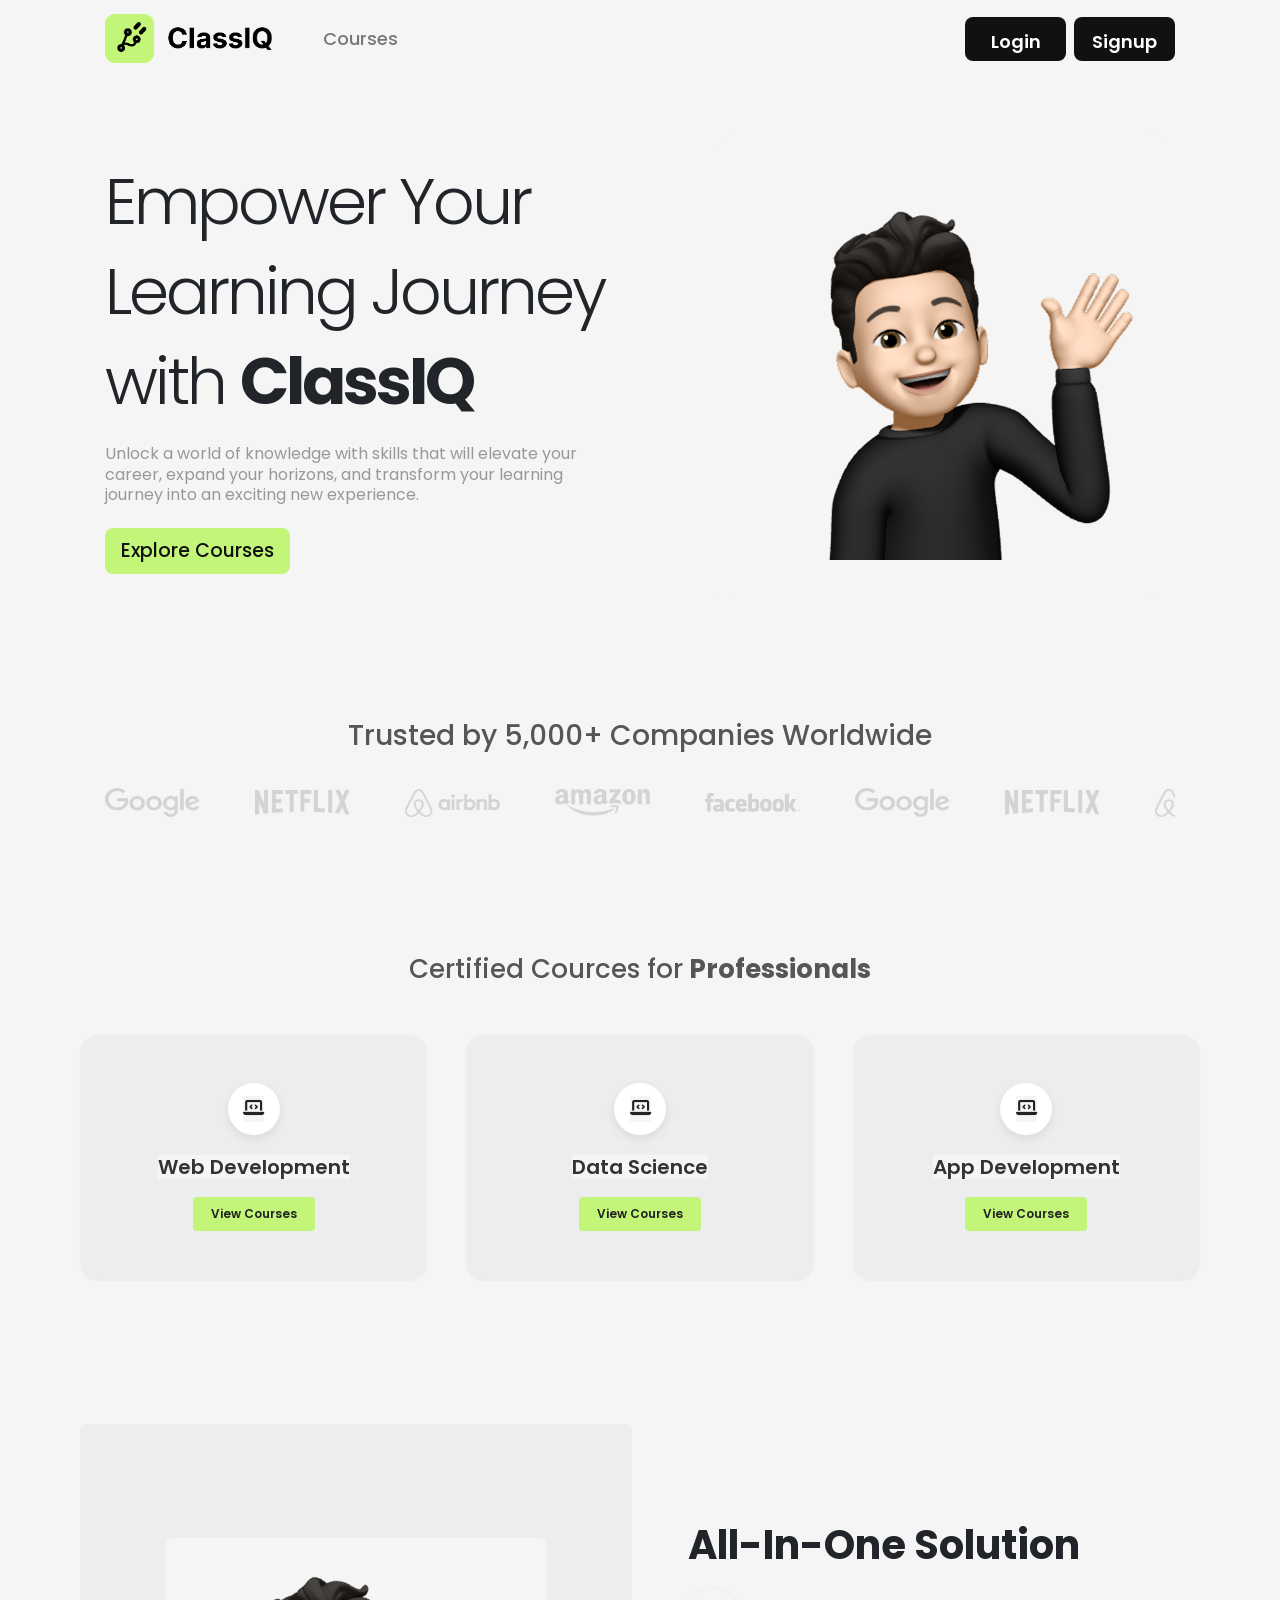
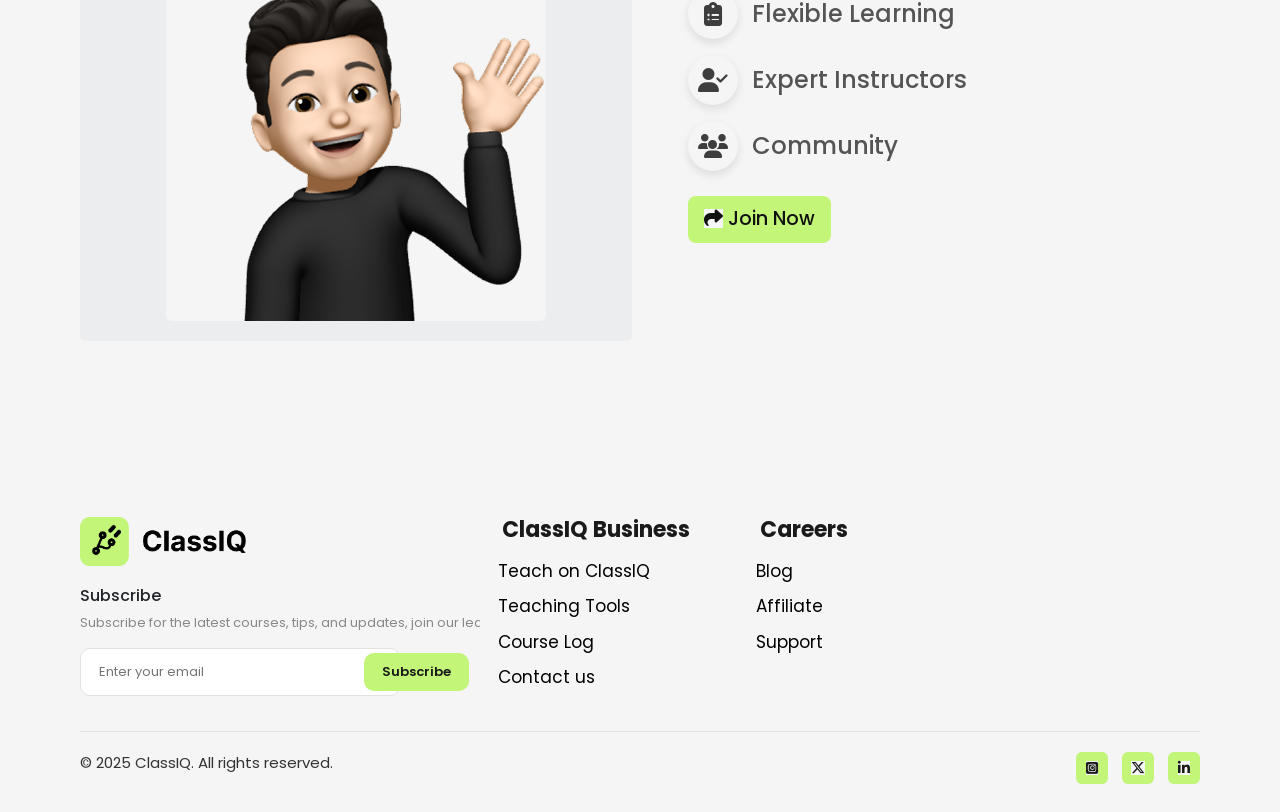
==== Index.html @ 0b236a8b "first commit" ====
<!DOCTYPE html>
<html lang="en">

<head>
  <meta charset="UTF-8">
  <meta name="viewport" content="width=device-width, initial-scale=1.0">
  <title>ClassIQ</title>
  <link rel="stylesheet" href="style.css">
  <link href="https://cdn.jsdelivr.net/npm/bootstrap@5.0.2/dist/css/bootstrap.min.css" rel="stylesheet"
    integrity="sha384-EVSTQN3/azprG1Anm3QDgpJLIm9Nao0Yz1ztcQTwFspd3yD65VohhpuuCOmLASjC" crossorigin="anonymous">
  <link rel="preconnect" href="https://fonts.googleapis.com">
  <link rel="preconnect" href="https://fonts.gstatic.com" crossorigin>
  <link
    href="https://fonts.googleapis.com/css2?family=Poppins:ital,wght@0,100;0,200;0,300;0,400;0,500;0,600;0,700;0,800;0,900;1,100;1,200;1,300;1,400;1,500;1,600;1,700;1,800;1,900&display=swap"
    rel="stylesheet">
  <link rel="stylesheet" href="https://cdnjs.cloudflare.com/ajax/libs/font-awesome/6.7.2/css/all.min.css" />
</head>

<body>

  <!---header-->
  <div class="container-fluid">
    <header class="header">
    <div class="header-inner">
      <div class="brand">
        <img class="brand-logo" src="images/logo.png"  id="brandLogo" alt="ClassIQ Logo">
        <span id="course" class="dashboard-link">Courses</span>
      </div>
      <div class="header-buttons">
       <button class="login-btn" id="loginButton">Login</button>
  <button class="signup-btn" id="signupButton">Signup</button>
      </div>
    </div>
  </header>

  <!---Section-->
  <section class="hero">
    <div class="hero-content">
      <div class="hero-text">
        <h1>
          Empower Your<br>
          Learning Journey<br>
          with <strong>ClassIQ</strong>
        </h1>
        <p>
          Unlock a world of knowledge with skills that will elevate
          your career, expand your horizons, and transform your
          learning journey into an exciting new experience.
        </p>

        <button  class="primary-btn" id="course">
          Explore Courses
        </button>
      </div>
      <div class="hero-image">
        <img src="images/img1.png" alt="ClassIQ Student">
      </div>
    </div>
  </section>

  <!---Section2-->
 <section class="trusted">
  <p>Trusted by 5,000+ Companies Worldwide</p>
  <div class="logo-marquee">
    <div class="company-logos">
      <img src="images/google.png" alt="Google">
      <img src="images/netflix.png" alt="Netflix">
      <img src="images/airbnb.png" alt="Airbnb">
      <img src="images/amazon.png" alt="Amazon">
      <img src="images/facebook.png" alt="Facebook">
      <!-- duplicate the same logos again for seamless loop -->
      <img src="images/google.png" alt="Google">
      <img src="images/netflix.png" alt="Netflix">
      <img src="images/airbnb.png" alt="Airbnb">
      <img src="images/amazon.png" alt="Amazon">
      <img src="images/facebook.png" alt="Facebook">
    </div>
  </div>
</section>

  <!---Section3-->
  <section class="prof">
    <p>Certified Cources for<strong> Professionals</strong> </p>
    <div class="prof-features">
      <div class="course-card">
        <div class="course-icon">
          <span><i class="fa-solid fa-laptop-code"></i></span>
        </div>
        <h3>Web Development</h3>
        <button>View Courses</button>
      </div>

      <div class="course-card">
        <div class="course-icon">
          <span><i class="fa-solid fa-laptop-code"></i></span>
        </div>
        <h3>Data Science</h3>
        <button>View Courses</button>
      </div>

      <div class="course-card">
        <div class="course-icon">
          <span><i class="fa-solid fa-laptop-code"></i></span>
        </div>
        <h3>App Development</h3>
        <button class="view-btn">View Courses</button>
      </div>
    </div>
  </section>

  <!----section4 -->

   <section class="solution">
    <div class="solution-image">
      <img src="images/img1.png" alt="ClassIQ Student">
    </div>
    <div class="solution-text">
      <h1>All-In-One Solution</h1>
      <ul class="solution-points">
        <li><i class="fa-solid fa-clipboard-list"></i> Flexible Learning</li>
        <li><i class="fa-solid fa-user-check"></i> Expert Instructors</li>
        <li><i class="fa-solid fa-users"></i> Community</li>
      </ul>
      <button href="#" target="_blank" class="primary-btn" id="exploreBtn">
        <i  class="fa-solid fa-share"></i> Join Now
      </button>
    </div>
  </section>

  <!---------Footer--------->
  <footer class="site-footer">
    <div class="footer-top">
      <div class="footer-brand">
       <img class="brand-logo" src="images/logo.png" alt="ClassIQ Logo">
       <h6 class="footer-logo-text">Subscribe </h6> 
        <p>Subscribe for the latest courses, tips, and updates, join our learning community today!</p>
        <form class="subscribe-form">
          <input type="email" placeholder="Enter your email">
          <button href="#" target="_blank" type="submit">Subscribe</button>
        </form>
      </div>
 
      <div class="footer-links">
        <div class="footer-col">
          <h4>ClassIQ Business</h4>
          <ul>
            <li><a href="#">Teach on ClassIQ</a></li>
            <li><a href="#">Teaching Tools</a></li>
            <li><a href="#">Course Log</a></li>
            <li><a href="#">Contact us</a></li>
          </ul>
        </div>
        <div class="footer-col">
          <h4>Careers</h4>
          <ul>
            <li><a href="#">Blog</a></li>
            <li><a href="#">Affiliate</a></li>
            <li><a href="#">Support</a></li>
          </ul>
        </div>
      </div>
    </div>
 
    <div class="footer-bottom">
      <p>&copy; 2025 ClassIQ. All rights reserved.</p>
      <div class="footer-social">
        <a href="#"><i class="fa-brands fa-square-instagram"></i></a>
        <a href="#"><i class="fa-brands fa-x-twitter"></i></a>
        <a href="#"><i class="fa-brands fa-linkedin-in"></i></a>
      </div>
    </div>
  </footer>
 
</div>
  
</body>
<script src="script.js"></script>
<script src="https://cdn.jsdelivr.net/npm/bootstrap@5.0.2/dist/js/bootstrap.bundle.min.js"
  integrity="sha384-MrcW6ZMFYlzcLA8Nl+NtUVF0sA7MsXsP1UyJoMp4YLEuNSfAP+JcXn/tWtIaxVXM" crossorigin="anonymous"></script>

</html>
---- style.css ----
* {
  font-family: 'Poppins', sans-serif;
  margin: 0;
  padding: 0;
  box-sizing: border-box;
  background: #f5f5f5;

}


.header {
  width: 100%;
  padding: 14px 0;
  
}
.dashboard-link{
  font-size: 18px;
  color: #777;
  align-self: center;
  font-weight: 500;
  cursor: pointer;
}

.brand-logo {
  width: 168px;
  height: 49px;
  cursor: pointer;

}

.header-inner {
  max-width: 1120px;
  margin: auto;
  display: flex;
  align-items: center;
  justify-content: space-between;
  padding: 0 25px;
}

.brand {
  display: flex;
  align-items: center;
  gap: 20%;
}

.brand img {
  width: 169px;
  height: 49px;

}

.brand span {
  font-size: 18px;
  color: #777;
  align-self: center;
  font-weight: 500;

}

.header-buttons {
  display: flex;
  gap: 8px;
}

.login-btn,
.signup-btn {
  border: none;
  background: #111;
  color: white;
  width: 101px;
  height: 44px;
  font-size: 18px;
  font-weight: 600;
  padding: 11px;
  border-radius: 8px;
  cursor: pointer;

}

.signup-btn:hover,
.login-btn:hover {
  background: #333;
}


.hero {
  max-width: 1120px;
  margin: auto;
  padding: 55px 25px 30px;
}


.hero-content {
  display: flex;
  align-items: center;
  justify-content: space-between;
   
}

.hero-text {
  width: 52%;
   
}


.hero-text h1 {
  font-size: 65px;
 line-height: 138%;
  font-weight: 300;
  margin-bottom: 18px;
  letter-spacing: -3px
}

.hero-text h1 strong {
  font-weight: 700;
}

.hero-text p {
    max-width: 480px;
    font-size: 16px;
    line-height: 20.5px;
    color: #96989A;
    letter-spacing: 0px;
    margin-bottom: 22px;
}

.hero2 {
  max-width: 1120px;
  margin: auto;
  padding: 55px 25px 30px;
  background: #ECEDEF
}

.hero2-content {
  display: flex;
  align-items: start;
  justify-content: space-between;
   background: #ECEDEF
}

.hero2-text {
  width: 52%;
  background: #ECEDEF
}


.hero2-text h1 {
  font-size: 65px;
 line-height: 138%;
  font-weight: 300;
  margin-bottom: 18px;
  letter-spacing: -3px
}

.hero2-text h1 strong {
  font-weight: 700;
}

.hero2-text p {
    max-width: 480px;
    font-size: 16px;
    line-height: 20.5px;
    color: #96989A;
    letter-spacing: 0px;
    margin-bottom: 22px;
}
.hero2-image img {
background: #ECEDEF
}
.primary-btn {
  border: none;
  background: #c2f578;
  color: #111;
  font-family: "Poppins", sans-serif;
  font-size: 19px;
  font-weight: 500;
  padding: 9px 16px;
  border-radius: 8px;
  cursor: pointer;
  transition: 0.2s;
}

.primary-btn:hover {
  background: #c2f578;
  transform: translateY(-1px);
}

.hero-image {
  position: relative;
  display: flex;
  justify-content: center;
  align-items: center;

  border-radius: 24px;
  padding: 40px;
  overflow: hidden;
}

.hero-image img {
  width: 385px;
  
  object-fit: contain;
  position: relative;
  z-index: 2;
}

.logo-marquee {
  overflow: hidden;
  width: 100%;
  margin-top: 15px;
}

.company-logos {
  display: flex;
  align-items: center;
  gap: 55px;
  width: max-content;

}

.company-logos img {
  width: 95px;
  height: 30px;
  object-fit: contain;
  opacity: 0.45;
  filter: grayscale(100%);
  transition: 0.3s;
}

.company-logos img:hover {
  opacity: 1;
  filter: grayscale(0%);
}

.signupForm3{
  background: #ebebeb;
}

@keyframes scrollLogos {
  0% { transform: translateX(0); }
  100% { transform: translateX(-50%); }
}

.logo-marquee:hover .company-logos {
  animation-play-state: paused;
}

.trusted {
  max-width: 1120px;
  margin: auto;
  padding: 55px 25px 30px;
}

.trusted p {

  text-align: center;
  font-size: 28px;
  font-weight: 500;
  color: #565656;
  padding-top: 30px
}

.company-logos {
  display: flex;
justify-content: space-around;
  align-items: center;
  gap: 55px;
  margin-top: 15px;
}

.company-logos img {
  width: 95px;
  height: 30px;
  object-fit: contain;
  opacity: 0.45;
  filter: grayscale(100%);
  transition: 0.3s;
}

.company-logos img:hover {
  opacity: 1;
  filter: grayscale(0%);
}

.prof {
 
  max-width: 1120px;
  margin: auto;
  padding: 55px 25px 30px;
   
}


.prof p {
  text-align: center;
  font-size: 28px;
  font-weight: 500;
  color: #565656;
  padding-top: 30px
}


.prof-features {
    width: 100%;
    display: flex;
    justify-content: space-between;
    align-items: center;
    gap: 70px;
    padding-top: 30px;
}

.course-card {
    width: 31%;
    height: 245px;
    background: #ECEDEF;
    border-radius: 18px;
    display: flex;
    flex-direction: column;
    justify-content: center;
    align-items: center;
    box-shadow: 0 1px 2px rgba(0, 0, 0, 0.04);
    transition: 0.3s;
}

.course-card:hover {
    transform: translateY(-4px);
    box-shadow: 0 8px 25px rgba(0, 0, 0, 0.08);
}

.course-icon {
    width: 52px;
    height: 52px;
    border-radius: 50%;
    background: #ffffff;
    display: flex;
    align-items: center;
    justify-content: center;
    margin-bottom: 20px;
    box-shadow: 0 4px 10px rgba(0, 0, 0, 0.08);
}

.course-icon span {
    font-size: 17px;
    color: #222;
}

.course-card h3 {
    font-size: 20px;
    font-weight: 600;
    color: #333;
    margin: 0 0 18px;
}


.course-card button {
    border: none;
    background: #c2f578;
    color: #222;
    font-family: "Poppins", sans-serif;
    font-size: 12px;
    font-weight: 600;
    padding: 8px 18px;
    border-radius: 4px;
    cursor: pointer;
    transition: 0.2s;
}

.course-card button:hover {
    background: #c2f578;
}
.solution {
    display: flex;
    align-items: center;
    justify-content: center;
    gap: 60px;
    max-width: 1120px;
    margin: auto;
    padding: 55px 25px 30px;
    flex-wrap: wrap;
  }
 
.solution-image {
  width: 548px;
  height: 517px;
  border-radius: 6px;
  background-color: #ECEDEF;
  display: flex;
  align-items: flex-end;
  justify-content: center;
  overflow: hidden;
  padding: 20px;
}

.solution-image img {
  width: 380px;          
  max-width: 85%;
  height: auto;
  object-fit: contain;
  display: block;
  border-radius: 6px;
}
 
  .solution-text h1 {
    font-size: 36px;
    font-weight: 700;
    margin-bottom: 20px;
  }
 
  .solution-points {
    list-style: none;
    padding: 0;
    margin: 0 0 25px;
    display: flex;
    flex-direction: column;
    gap: 16px;
  }
 
  .solution-points li {
    display: flex;
    align-items: center;
    gap: 14px;
    font-size: 24px;
    font-weight: 500;
    color: #545454;
  }
 
  .solution-points li i {
    display: flex;
    align-items: center;
    justify-content: center;
    width: 50px;
    height: 50px;
    font-weight: 600;
    border-radius: 50%;
    color: #3E3E3E;
    font-size: 24px;
    box-shadow: 0 4px 10px rgba(12,12,13,0.1);
  }
 
.site-footer {

  padding: 60px 25px 25px;
  margin-top: 40px;
}

.footer-top {
  max-width: 1120px;
  margin: auto;
  display: flex;
  flex-wrap: wrap;
  justify-content: space-between;
  gap: 40px;
  padding-bottom: 35px;
  border-bottom: 1px solid #e2e2e2;
}



.footer-logo {
  display: flex;
  align-items: center;
  gap: 10px;
  font-weight: 700;
  font-size: 18px;
  margin-bottom: 18px;
  color: #1a1a1a;
}

.footer-logo-icon {
  width: 30px;
  height: 30px;
  background: #c2f578;
  border-radius: 8px;
  display: flex;
  align-items: center;
  justify-content: center;
  color: #1a1a1a;
  font-size: 14px;
}
.footer-brand {
  max-width: 340px;
}

.footer-links {
  display: flex;
  gap: 100px;
  flex-wrap: wrap;
}

.footer-col h4 {
  font-size: 22px;
  font-weight: 700;
  margin: 0 0 16px;
  color: #1a1a1a;
      padding-left: 22px;
}

.footer-col ul {
  list-style: disc;
  padding-left: 18px;
  margin: 0;
  display: flex;
  flex-direction: column;
  gap: 10px;
  list-style: none;
}

.footer-col ul li a {
  text-decoration: none;
  color: #000;
  font-size: 17px;
}

.footer-col ul li a:hover {
  color: #1d4ed8;
}

.footer-bottom {
  max-width: 1120px;
  margin: auto;
  padding-top: 20px;
      display: flex;
    justify-content: space-between;
}

.footer-bottom p {
  font-size: 15px;
  color: #333;
  margin-bottom: 14px;
}

.footer-social {
  display: flex;
  gap: 14px;
}
.footer-social a {
  width: 32px;
  height: 32px;
  background: #c2f578;
  border-radius: 6px;
  color: #1a1a1a;
  display: flex;
  align-items: center;
  justify-content: center;
  text-decoration: none;
  font-size: 14px;
}

.footer-social a:hover {
  background: #b3ea63;
}
.footer-brand h5 {
  font-size: 14px;
  font-weight: 700;
  margin: 0 0 8px;
  color: #1a1a1a;
}
.footer-logo-text {

  margin-top:20px;
}

.footer-brand p {
  font-size: 13px;
  color: #888;
  margin-bottom: 16px;
  line-height: 1.5;
  width: 800px;
}

.subscribe-form {
  display: flex;
  align-items: center;
  max-width: 320px;
  background: #fff;
  border: 1px solid #e2e2e2;
  border-radius: 10px;
  padding: 4px;
}

.subscribe-form input {
  flex: 1;
  border: none;
  background: transparent;
  padding: 8px 14px;
  font-size: 13px;
  outline: none;
  color: #333;
}

.subscribe-form button {
  background: #c2f578;
  border: none;
  padding: 9px 18px;
  border-radius: 10px;
  font-weight: 600;
  font-size: 13px;
  color: #1a1a1a;
  cursor: pointer;
  white-space: nowrap;
}

.login-form{
  background: #ebebeb;
}
.form-wrapper {
  display: flex;
  justify-content: center;
  align-items: center;
  padding: 50px 20px;
  
}

.form-container {
  background: #ebebeb;
  width: 100%;
  max-width: 400px;
  padding: 40px 32px;
  border-radius: 10px;
}

.form-container h2 {
  text-align: center;
  font-size: 28px;
  font-weight: 700;
  margin-bottom: 30px;
  color: #1a1a1a;
  background: #ebebeb;
}

.form-group {
  margin-bottom: 20px;
}

.form-group input {
  width: 100%;
  padding: 14px 16px;
  border: 2px solid #1a1a1a;
  border-radius: 8px;
  background: #ebebeb;
  font-size: 15px;
  font-weight: 600;
  outline: none;
  box-sizing: border-box;
}

.form-group input::placeholder {
  color: #1a1a1a;
  font-weight: 600;
  opacity: 1;
}


.form-container h4 {
  text-align: center;
  font-size: 15px;
  font-weight: 600;
  color: #1a1a1a;
  margin-top: 20px;
  background: #ebebeb;
}

.form-container h4 a {
  color: #1a1a1a;
  text-decoration: none;
  font-weight: 700;
}

.form-container h4 a:hover {
  text-decoration: underline;
}
.signup-btn2{
  width: 100%;
  padding: 14px 16px;
  border: none;
  border-radius: 8px;
  background: #c2f578;
  color: #1a1a1a;
  font-size: 16px;
  font-weight: 700;
  cursor: pointer;
}

.course {
  max-width: 1200px;
  margin: auto;
  padding: 40px 25px 60px;
}
.span.hero2-subtitle{
  font-size: 24px;
  font-weight: 600;
  color: #3a3a3a;
}
.course-header {
  margin-bottom: 30px;
}

.course-header h2 {
  font-size: 36px;
  font-weight: 600;
  color: #3a3a3a;
  display: flex;
  align-items: center;
  gap: 10px;
}

.course-header h2 i {
  font-size: 20px;
  color: #3a3a3a;
}

.course-grid {
  display: grid;
  grid-template-columns: repeat(3, 1fr);
  gap: 40px 30px;
}

.course-box {
  background: #ececee;
  border-radius: 14px;
  aspect-ratio: 1 / 1;
  width: 100%;
}


/* Responsive Styles */

@media (max-width: 768px) {
  .course-grid {
    grid-template-columns: repeat(2, 1fr);
  }
}
 
@media (max-width: 480px) {
  .course-grid {
    grid-template-columns: 1fr;
  }
}
 
 
@media (min-width: 768px) {
  .prof-features {
    grid-template-columns: repeat(2, 1fr);
  }
 
  .prof > p {
    font-size: 26px;
  }
}
 
@media (min-width: 1024px) {
  .prof {
    padding: 72px 0;
  }
 
  .prof-features {
    grid-template-columns: repeat(3, 1fr);
    gap: 28px;
  }
 
  .course-card {
    padding: 32px 24px;
  }
}
 
 
@media (min-width: 768px) {
  .solution-text h1 {
    font-size: 32px;
  }
}
 
@media (min-width: 1024px) {
  .solution {
    flex-direction: row;
    align-items: center;
    gap: 56px;
    padding: 72px 0;
  }
 
  .solution-image,
  .solution-text {
    flex: 1;
  }
 
  .solution-text {
    text-align: left;
  }
 
  .solution-text h1 {
    font-size: 40px;
  }
 
  .solution-points li {
    justify-content: flex-start;
  }
}
 
 
@media (min-width: 768px) {
  .footer-links {
    flex-direction: row;
    gap: 48px;
    flex: 1;
  }
}
 
@media (min-width: 1024px) {
  .site-footer {
    padding: 64px 0 24px;
  }
 
  .footer-top {
    flex-direction: row;
    justify-content: space-between;
    gap: 60px;
  }
 
  .footer-brand {
    flex: 1.2;
    max-width: 340px;
  }
 
  .footer-bottom {
    flex-direction: row;
    justify-content: space-between;
    text-align: left;
  }
}
 
 
 
@media (max-width: 576px) {
 
  .company-logos {
    display: flex;
    flex-wrap: wrap;
    gap: 20px 25px;
  }
 
  .company-logos img {
    width: 75px;
    height: 25px;
  }
 
}

 
 
@media (max-width: 767px) {
 
  .header-inner {
    flex-wrap: wrap;
    padding: 0 16px;
    row-gap: 10px;
  }
 
  .brand {
    gap: 10px;
  }
 
  .brand-logo,
  .brand img {
    width: 120px;
    height: 35px;
  }
 
  .dashboard-link,
  .brand span {
    font-size: 14px;
  }
 
  .header-buttons {
    gap: 8px;
  }
 
  .login-btn,
  .signup-btn {
    width: auto;
    height: auto;
    padding: 9px 14px;
    font-size: 13px;
  }
 
  
  .hero {
    padding: 30px 16px 10px;
  }
 
  .hero-content {
    flex-direction: column;
    align-items: stretch;
    text-align: center;
  }
 
  .hero-text {
    width: 100%;
  }
 
  .hero-text h1 {
    font-size: 32px;
    line-height: 1.25;
    letter-spacing: -1px;
  }
 
  .hero-text p {
    max-width: 100%;
    font-size: 14px;
    line-height: 1.6;
    margin-left: auto;
    margin-right: auto;
  }
 
  .hero-image {
    padding: 20px 0 0;
    margin-top: 10px;
  }
 
  .hero-image img {
    width: 100%;
    max-width: 260px;
  }
 

  .trusted {
    padding: 30px 16px;
  }
 
  .trusted p {
    font-size: 18px;
    padding-top: 0;
  }
 
  .company-logos {
    justify-content: center;
  }
 

  .prof {
    padding: 30px 16px;
  }
 
  .prof p {
    font-size: 20px;
    padding-top: 0;
  }
 
  .prof-features {
    flex-direction: column;
    gap: 16px;
    padding-top: 20px;
  }
 
  .course-card {
    width: 100%;
    height: auto;
    padding: 28px 16px;
  }
 
  
  .solution {
    flex-direction: column;
    gap: 24px;
    padding: 30px 16px;
    text-align: center;
  }
 
  .solution-image {
    width: 100%;
    height: auto;
    padding: 16px;
  }
 
  .solution-image img {
    width: 100%;
    max-width: 240px;
  }
 
  .solution-text h1 {
    font-size: 26px;
  }
 
  .solution-points li {
    font-size: 16px;
    justify-content: center;
  }
 
  .solution-points li i {
    width: 36px;
    height: 36px;
    font-size: 15px;
  }
 
 
  .site-footer {
    padding: 40px 16px 20px;
  }
 
  .footer-top {
    flex-direction: column;
    gap: 30px;
  }
 
  .footer-brand {
    max-width: 100%;
  }
 
  .footer-brand p {
    width: 100%;
  }
 
  .footer-links {
    flex-direction: column;
    gap: 24px;
  }
 
  .footer-col h4 {
    font-size: 18px;
    padding-left: 0;
  }
 
  .footer-bottom {
    flex-direction: column;
    gap: 14px;
    text-align: center;
  }
 
  .subscribe-form {
    max-width: 100%;
  }
}
 
@media (max-width: 380px) {
  .hero-text h1 {
    font-size: 26px;
  }
 
  .login-btn,
  .signup-btn {
    font-size: 12px;
    padding: 7px 10px;
  }
 
  .company-logos img {
    width: 60px;
    height: 20px;
  }
}
 /* ---------- course and form ---------- */

@media (max-width: 767px) {

  .form-wrapper {
    padding: 30px 16px;
  }

  .form-container {
    padding: 28px 20px;
  }

  .form-container h2 {
    font-size: 22px;
    margin-bottom: 22px;
  }

  .form-group input {
    font-size: 14px;
    padding: 12px 14px;
  }

  .signup-btn2 {
    font-size: 15px;
    padding: 12px 14px;
  }

 
  .hero2 {
    padding: 30px 16px 20px;
  }

  .hero2-content {
    flex-direction: column;
    align-items: center;
    text-align: center;
    gap: 20px;
  }

  .hero2-text {
    width: 100%;
  }

  .hero2-subtitle {
    font-size: 18px;
  }

  .hero2-image img {
    max-width: 240px;
  }

  .course {
    padding: 30px 16px 40px;
  }

  .course-header h2 {
    font-size: 24px;
  }

  .course-grid {
    gap: 20px 16px;
  }
}


@media (min-width: 768px) and (max-width: 1023px) {

  .hero-text {
    width: 55%;
  }

  .hero-text h1 {
    font-size: 44px;
  }

  .hero-text p {
    max-width: 100%;
  }

  .hero-image {
    padding: 20px;
  }

  .hero-image img {
    width: 100%;
    max-width: 300px;
  }

  .prof-features {
    display: grid;
    gap: 24px;
  }

  .course-card {
    width: 100%;
  }


  .solution-image {
    width: 100%;
    max-width: 480px;
    height: auto;
  }

  .solution-text {
    flex: 1;
    min-width: 280px;
  }


  .footer-brand p {
    width: 100%;
    max-width: 320px;
  }
}
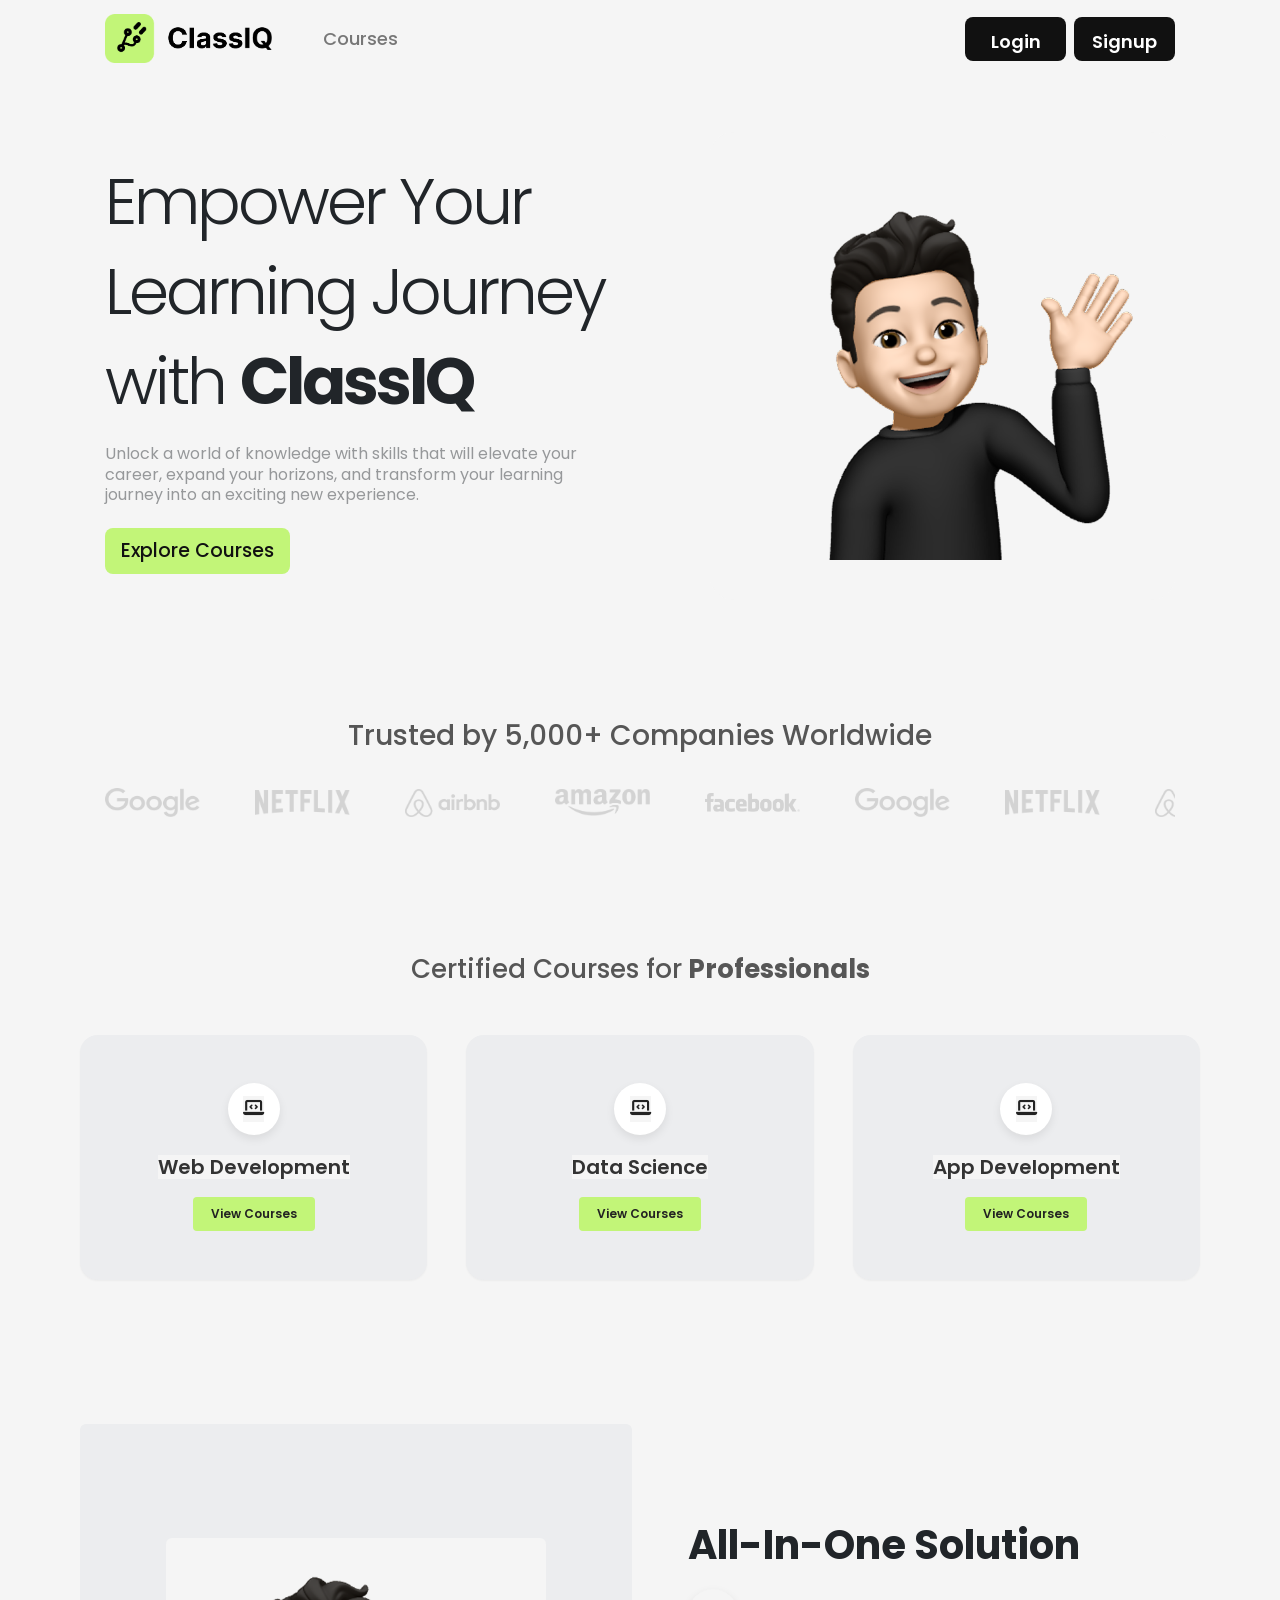
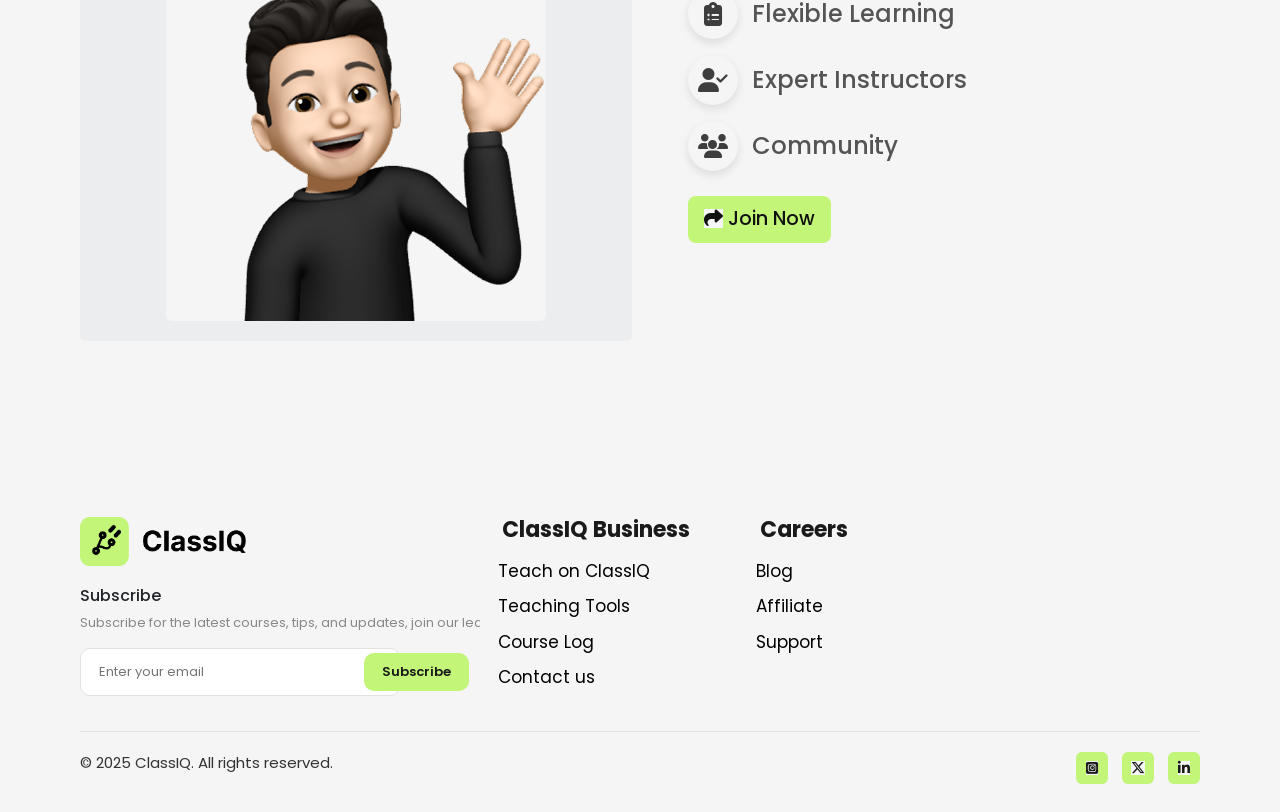
==== commit ad0fc87e: "chnages" ====
--- a/Index.html
+++ b/Index.html
@@ -23,7 +23,7 @@
     <header class="header">
     <div class="header-inner">
       <div class="brand">
-        <img class="brand-logo" src="images/logo.png"  id="brandLogo" alt="ClassIQ Logo">
+        <img class="brand-logo" src="images/logo.png"  id="brandLogo" alt="ClassIQ Logo" loading="lazy">
         <span id="course" class="dashboard-link">Courses</span>
       </div>
       <div class="header-buttons">
@@ -53,7 +53,7 @@
         </button>
       </div>
       <div class="hero-image">
-        <img src="images/img1.png" alt="ClassIQ Student">
+        <img src="images/img1.png" alt="ClassIQ Student" loading="lazy">
       </div>
     </div>
   </section>
@@ -63,24 +63,24 @@
   <p>Trusted by 5,000+ Companies Worldwide</p>
   <div class="logo-marquee">
     <div class="company-logos">
-      <img src="images/google.png" alt="Google">
-      <img src="images/netflix.png" alt="Netflix">
-      <img src="images/airbnb.png" alt="Airbnb">
-      <img src="images/amazon.png" alt="Amazon">
-      <img src="images/facebook.png" alt="Facebook">
+      <img src="images/google.png" alt="Google" loading="lazy">
+      <img src="images/netflix.png" alt="Netflix"loading="lazy">
+      <img src="images/airbnb.png" alt="Airbnb"loading="lazy">
+      <img src="images/amazon.png" alt="Amazon"loading="lazy">
+      <img src="images/facebook.png" alt="Facebook"loading="lazy">
       <!-- duplicate the same logos again for seamless loop -->
-      <img src="images/google.png" alt="Google">
-      <img src="images/netflix.png" alt="Netflix">
-      <img src="images/airbnb.png" alt="Airbnb">
-      <img src="images/amazon.png" alt="Amazon">
-      <img src="images/facebook.png" alt="Facebook">
+      <img src="images/google.png" alt="Google" loading="lazy">
+      <img src="images/netflix.png" alt="Netflix"loading="lazy">
+      <img src="images/airbnb.png" alt="Airbnb"loading="lazy">
+      <img src="images/amazon.png" alt="Amazon"loading="lazy">
+      <img src="images/facebook.png" alt="Facebook"loading="lazy">
     </div>
   </div>
 </section>
 
   <!---Section3-->
   <section class="prof">
-    <p>Certified Cources for<strong> Professionals</strong> </p>
+    <p>Certified Courses for<strong> Professionals</strong> </p>
     <div class="prof-features">
       <div class="course-card">
         <div class="course-icon">
@@ -112,7 +112,7 @@
 
    <section class="solution">
     <div class="solution-image">
-      <img src="images/img1.png" alt="ClassIQ Student">
+      <img src="images/img1.png" alt="ClassIQ Student" loading="lazy">
     </div>
     <div class="solution-text">
       <h1>All-In-One Solution</h1>
@@ -131,7 +131,7 @@
   <footer class="site-footer">
     <div class="footer-top">
       <div class="footer-brand">
-       <img class="brand-logo" src="images/logo.png" alt="ClassIQ Logo">
+       <img class="brand-logo" src="images/logo.png" alt="ClassIQ Logo" loading="lazy">
        <h6 class="footer-logo-text">Subscribe </h6> 
         <p>Subscribe for the latest courses, tips, and updates, join our learning community today!</p>
         <form class="subscribe-form">
--- a/style.css
+++ b/style.css
@@ -204,18 +204,15 @@
   z-index: 2;
 }
 
+
+.signupForm3{
+  background: #ebebeb;
+}
+
 .logo-marquee {
   overflow: hidden;
   width: 100%;
   margin-top: 15px;
-}
-
-.company-logos {
-  display: flex;
-  align-items: center;
-  gap: 55px;
-  width: max-content;
-
 }
 
 .company-logos img {
@@ -232,8 +229,13 @@
   filter: grayscale(0%);
 }
 
-.signupForm3{
-  background: #ebebeb;
+.company-logos {
+  display: flex;
+  align-items: center;
+  gap: 55px;
+  width: max-content;
+  animation: scrollLogos 20s linear infinite;
+
 }
 
 @keyframes scrollLogos {
@@ -244,6 +246,7 @@
 .logo-marquee:hover .company-logos {
   animation-play-state: paused;
 }
+
 
 .trusted {
   max-width: 1120px;
